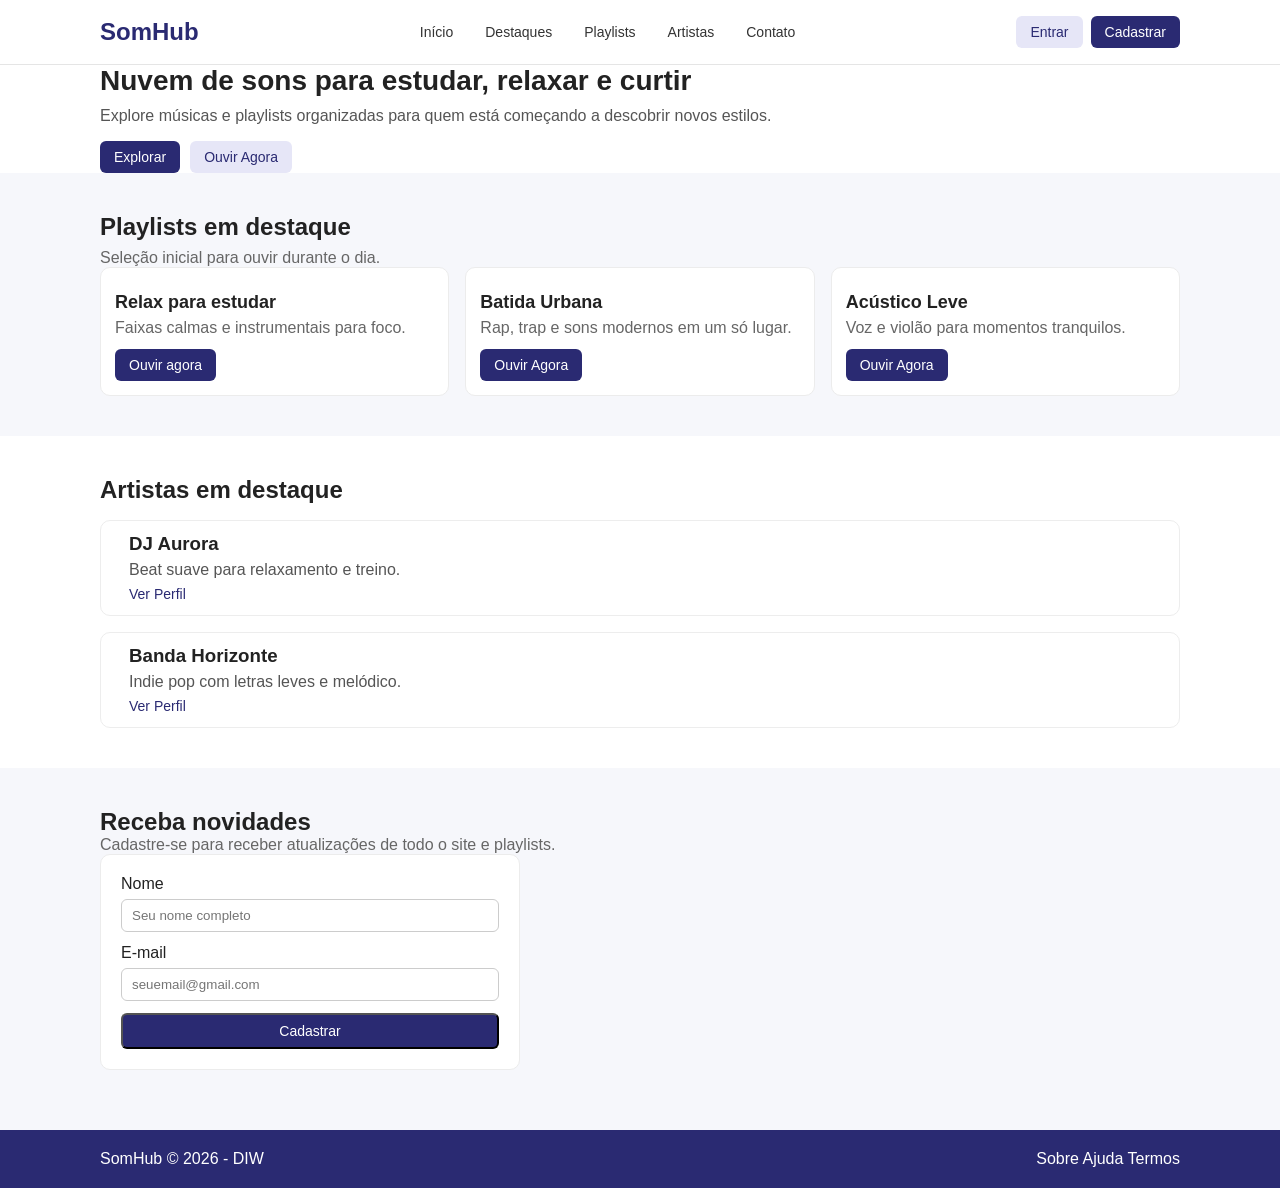
==== public/index.html @ bdf7602c "chore: adiciona estrutura inicial do projeto" ====
<!DOCTYPE html>
<html lang="en">
<head>
    <meta charset="UTF-8">
    <meta name="viewport" content="width=device-width, initial-scale=1.0">
    <title>SomHub - Página inicial</title>
    <link rel="stylesheet" href="style.css">
</head>
<body>
    <header class="cabecalho-site">
        <div class="container cabecalho-conteudo">
            <div class="logo-site">
                <h1>SomHub</h1>
            </div>
            <nav class="menu-principal">
                <ul class="menu-principal">
                    <li><a href="#">Início</a></li>
                    <li><a href="#destaques">Destaques</a></li>
                    <li><a href="#playlists">Playlists</a></li>
                    <li><a href="#artistas">Artistas</a></li>
                    <li><a href="#contato">Contato</a></li>
                </ul>
            </nav>
            <div class="acoes-topo">
                <a class="botao botao-secundario" href="#">Entrar</a>
                <a class="botao botao-primario" href="#">Cadastrar</a>
            </div>
        </div>
    </header>
    <main>
        <section class="secao-destaque" id="destaques">
            <div class="container conteudo-destaque">
                <div class="texto-destaque">
                    <h2>Nuvem de sons para estudar, relaxar e curtir</h2>
                    <p> Explore músicas e playlists organizadas para quem está
                      começando a descobrir novos estilos.</p>
                      <div class="botoes-destaque">
                        <a class="botao botao-primario" href="#">Explorar</a>
                        <a class="botao botao-secundario" href="#">Ouvir Agora</a>
                      </div>
                </div>
                <div class="imagem-destaque">
                    <img src="https://picsum.photos/id/20/420/260" alt="">
                </div>
            </div>
        </section>
         <section class="secao-cartoes" id="playlists">
            <div class="container">
                <h2>Playlists em destaque</h2>
                <p class="texto-apoio">Seleção inicial para ouvir durante o dia.</p>
                <div class="grade-cartoes">
                    <article class="cartao-musica">
                        <img src="https://picsum.photos/id/1/280/180" alt="">
                        <h3>Relax para estudar</h3>
                        <p>Faixas calmas e instrumentais para foco.</p>
                        <a class="botao botao-primario" href="#">Ouvir agora</a>
                    </article>
                    <article class="cartao-musica">
                        <img src="https://picsum.photos/id/30/280/180" alt="">
                        <h3>Batida Urbana</h3>
                        <p>Rap, trap e sons modernos em um só lugar.</p>
                        <a class="botao botao-primario" href="#">Ouvir Agora</a>
                    </article>
                    <article class="cartao-musica">
                        <img src="https://picsum.photos/id/50/280/180" alt="">
                        <h3>Acústico Leve</h3>
                        <p>Voz e violão para momentos tranquilos.</p>
                        <a class="botao botao-primario" href="#">Ouvir Agora</a>
                    </article>
                </div>
            </div>
         </section>   
         <section class="secao-artigos" id="artistas">
            <div class="container">
                <h2>Artistas em destaque</h2>
                <div class="lista-artigos">
                    <article class="artigo">
                        <div class="artigo-imagem">
                            <img src="https://picsum.photos/id/64/240/160" alt="">
                        </div>
                        <div class="artigo-conteudo">
                            <h3>DJ Aurora</h3>
                            <p>Beat suave para relaxamento e treino.</p>
                            <a class="link-simples" href="#"> Ver Perfil </a>
                        </div>
                    </article>
                    <article class="artigo">
                        <div class="artigo-imagem">
                            <img src="https://picsum.photos/id/76/240/160" alt="">
                        </div>
                        <div class="artigo-conteudo">
                            <h3>Banda Horizonte</h3>
                            <p>Indie pop com letras leves e melódico.</p>
                            <a class="link-simples" href="#">Ver Perfil</a>
                        </div>
                    </article>
                </div>
            </div>
         </section>
         <section class="secao-formulario" id="contato">
            <div class="container">
                <h2>Receba novidades</h2>
                <p class="texto-apoio">Cadastre-se para receber atualizações
                    de todo o site e playlists.
                </p>
                <form class="formulario-novidades" action="#" method="post">
                    <div class="campo-formulario">
                        <label for="nome">Nome</label>
                        <input type="text" id="nome" name="nome" placeholder="Seu nome completo">
                    </div>

                    <div class="campo-formulario">
                        <label for="email">E-mail</label>
                        <input type="email" id="email" name="email" placeholder="seuemail@gmail.com">
                    </div>
                    <button class="botao botao-primario" type="submit">Cadastrar</button>
                </form>
            </div>
         </section>
    </main>
    <footer class="rodape-site">
        <div class="container rodape-conteudo">
            <p>SomHub © 2026 - DIW</p>
            <div class="link-rodape">
                <a href="#">Sobre</a>
                <a href="#">Ajuda</a>
                <a href="#">Termos</a>
            </div>
        </div>
    </footer>
</body>
</html>
---- public/style.css ----
*{
    margin: 0;
    padding: 0;
    box-sizing: border-box;
}

body {
    font-family: Arial, Helvetica, sans-serif;
    color: #222;
    background-color: #f6f7fb;
}

a {
    text-decoration: none;
    color: inherit;
}

.cabecalho-site {
    background-color: #ffffff;
    border-bottom: 1px solid #e5e5e5;
    position: sticky;
    top: 0;
    z-index: 10;
}

.cabecalho-conteudo {
    display: flex;
    align-items: center;
    justify-content: space-between;
    gap: 16px;
    padding: 16px 0;
}

.container {
    width: 90%;
    max-width: 1080px;
    margin: 0 auto;
}

.menu-principal ul {
    list-style: none;
    display: flex;
    gap: 12px;
}

.menu-principal ul li a {
    padding: 6px 10px;
    border-radius: 6px;
    font-size: 14px;
    color: #333;
}

.menu-principal ul li a:hover {
    background-color: #eef0ff;
}

.acoes-topo{
    display: flex;
    gap: 8px;
}

.botao {
    display: inline-block;
    padding: 8px 14px;
    border-radius: 6px;
    font-size: 14px;
    text-align: center;
}

.botao-primario{
    background-color: #2a2a72;
    color: #fff;

}

.botao-secundario{
    background-color: #e6e6f7;
    color: #2a2a72;
}

.logo-site h1{
    font-size: 24px;
    color: #2a2a72;
}

.logo-site p{
    font-size: 14px;
    color: #666;
}

img {
    max-width: 100%;
    display: block;
}

.secao-destaque {
    background-color: #ffffff;
}

.conteudo-destaque {
    display: flex;
    align-items: center;
    justify-content: space-between;
    gap: 24px;
}

.texto-destaque h2 {
    font-size: 28px;
    margin-bottom: 10px;
}

.texto-destaque p {
    margin-bottom: 16px;
    color: #555;
}

.botoes-destaque {
    display: flex;
    gap: 10px;
}

.imagem-destaque img {
    border-radius: 10px;
}

.secao-cartoes{
    padding: 40px 0;
}

.secao-cartoes h2 {
    margin-bottom: 8px;
}

.texto-apoio {
    margin-bottom: 20p;
    color: #666;
}

.grade-cartoes{
    display: grid;
    grid-template-columns: repeat(auto-fit, minmax(220px, 1fr));
    gap: 16px;
}

.secao-cartoes .cartao-musica {
    background-color: #ffffff;
    padding: 14px;
    border-radius: 10px;
    border: 1px solid #ececec;
}

.secao-cartoes .cartao-musica h3{
    margin: 10px 0 6px;
    font-size: 18px;
}

.secao-cartoes .cartao-musica p{
    color: #666;
    margin-bottom: 12px;

}

.secao-artigos {
    background-color: #ffffff;
    padding: 40px 0;
}

.lista-artigos{
    display: grid;
    gap: 16px;
    margin-top: 16px;
}

.artigo {
    display: flex;
    gap: 16px;
    align-items: center;
    border: 1px solid #ededed;
    padding: 12px;
    border-radius: 10px ;
}

.artigo-imagem img{
    border-radius: 8px ;
}

.artigo-conteudo h3{
    margin-bottom: 6px ;
}

.artigo-conteudo p {
    margin-bottom: 6px;
    color: #555;
}

.artigo-conteudo .link-simples {
    color: #2a2a72;
    font-size: 14px;
}

.secao-formulario {
    padding: 40px 0;
}

.formulario-novidades {
    background-color: #ffffff;
    padding: 20px;
    border-radius: 10px;
    border: 1px solid #ececec;
    display: grid;
    gap: 12px;
    max-width: 420px;
}

.formulario-novidades .campo-formulario {
    display: flex;
    flex-direction: column;
    gap: 6px;
}

.formulario-novidades input{
    padding: 8px 10px;
    border: 1px solid #ccc;
    border-radius: 6px;
}

.rodape-site {
    background-color: #2a2a72;
    color: #ffffff;
    padding: 20px 0;
    margin-top: 20px;
}

.rodape-conteudo {
    display: flex;
    justify-content: space-between;
    align-items: center;
    gap: 12px;
}

.rodape-site .links-rodape a {
    margin-right: 10px;
    color: #ffffff;
    font-size: 14px;
}


@media (max-width: 820px) {
    .cabecalho-conteudo,
    .conteudo-destaque,
    .rodape-conteudo {
        flex-direction: column;
        align-items: flex-start;
    }

    .menu-principal ul {
        flex-wrap: wrap;
    }

    .artigo {
        flex-direction: column;
        align-items: flex-start;
    }
}
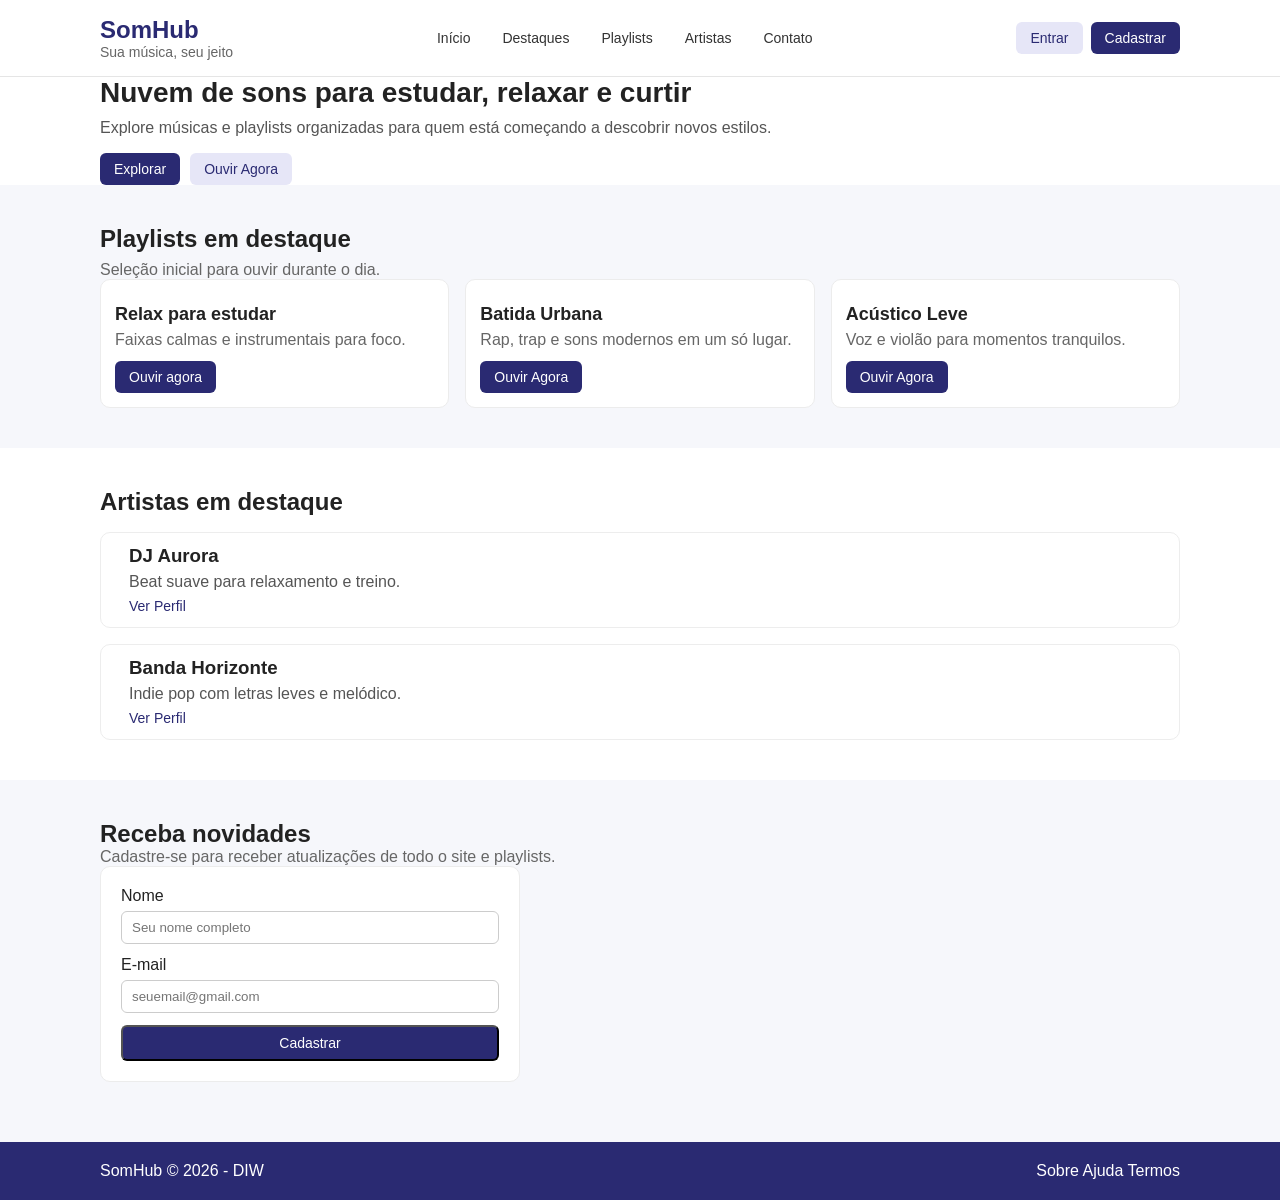
==== commit fa50df26: "feat: adiciona cabeçalho e navegação" ====
--- a/public/index.html
+++ b/public/index.html
@@ -1,5 +1,5 @@
 <!DOCTYPE html>
-<html lang="en">
+<html lang="pt-br">
 <head>
     <meta charset="UTF-8">
     <meta name="viewport" content="width=device-width, initial-scale=1.0">
@@ -11,10 +11,11 @@
         <div class="container cabecalho-conteudo">
             <div class="logo-site">
                 <h1>SomHub</h1>
+                <p>Sua música, seu jeito</p>
             </div>
             <nav class="menu-principal">
-                <ul class="menu-principal">
-                    <li><a href="#">Início</a></li>
+                <ul>
+                    <li><a href="index.html">Início</a></li>
                     <li><a href="#destaques">Destaques</a></li>
                     <li><a href="#playlists">Playlists</a></li>
                     <li><a href="#artistas">Artistas</a></li>
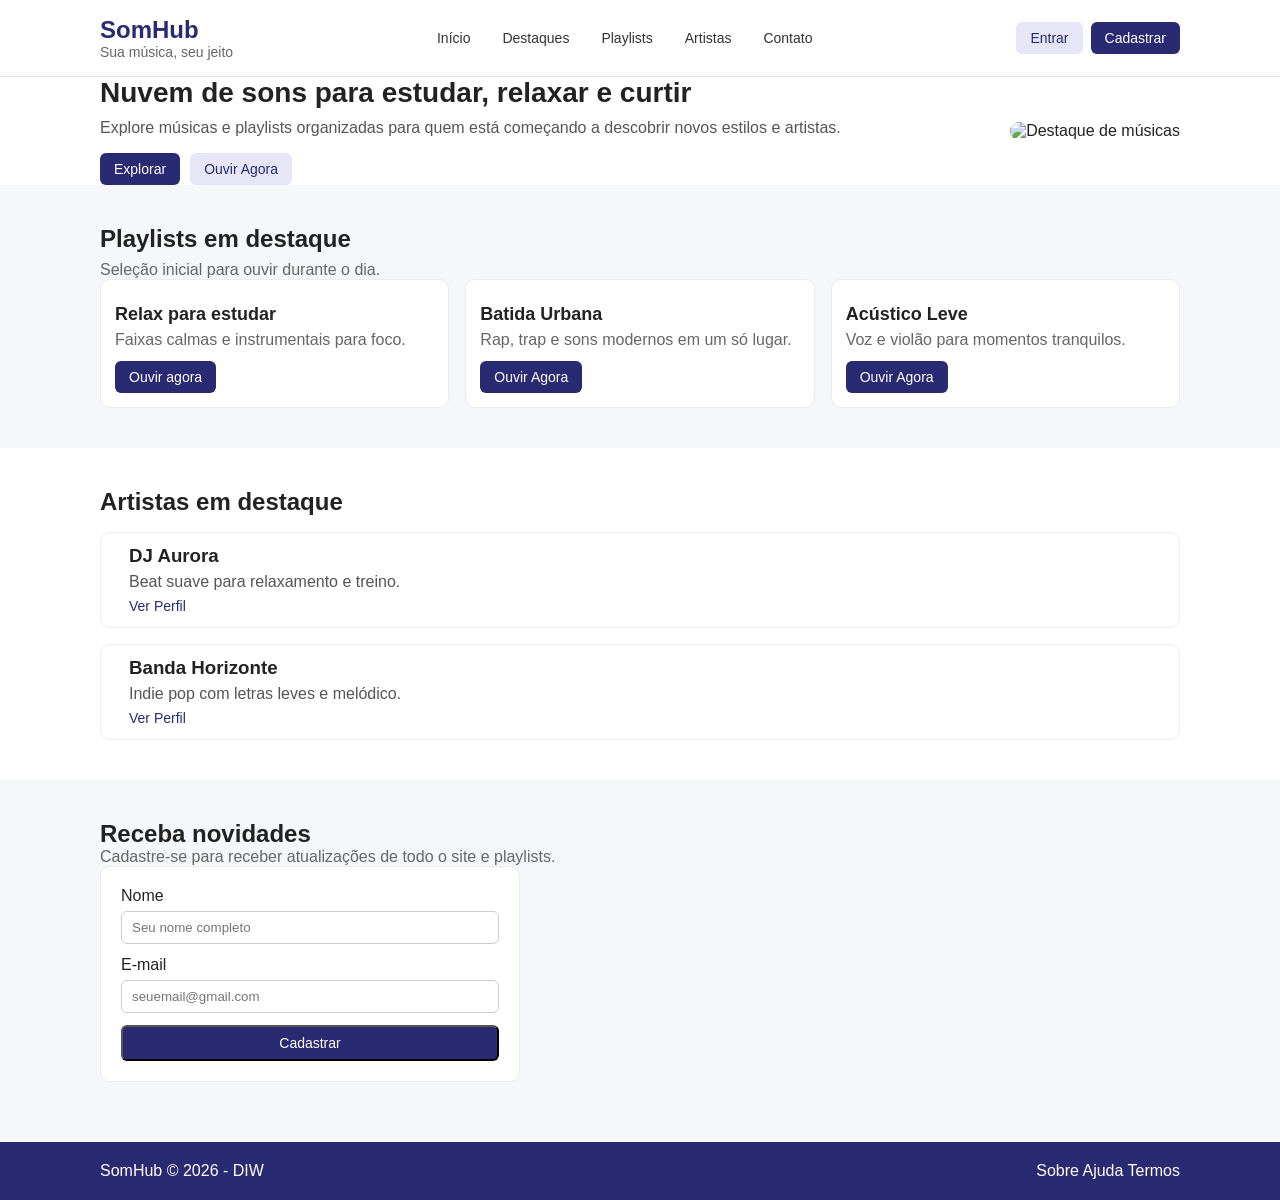
==== commit 00428106: "feat: adiciona seção principal de destaque" ====
--- a/public/index.html
+++ b/public/index.html
@@ -33,15 +33,15 @@
             <div class="container conteudo-destaque">
                 <div class="texto-destaque">
                     <h2>Nuvem de sons para estudar, relaxar e curtir</h2>
-                    <p> Explore músicas e playlists organizadas para quem está
-                      começando a descobrir novos estilos.</p>
-                      <div class="botoes-destaque">
+                    <p>Explore músicas e playlists organizadas para quem está
+                       começando a descobrir novos estilos e artistas.</p>
+                    <div class="botoes-destaque">
                         <a class="botao botao-primario" href="#">Explorar</a>
                         <a class="botao botao-secundario" href="#">Ouvir Agora</a>
-                      </div>
+                    </div>
                 </div>
                 <div class="imagem-destaque">
-                    <img src="https://picsum.photos/id/20/420/260" alt="">
+                    <img src="https://picsum.photos/id/20/420/260" alt="Destaque de músicas">
                 </div>
             </div>
         </section>
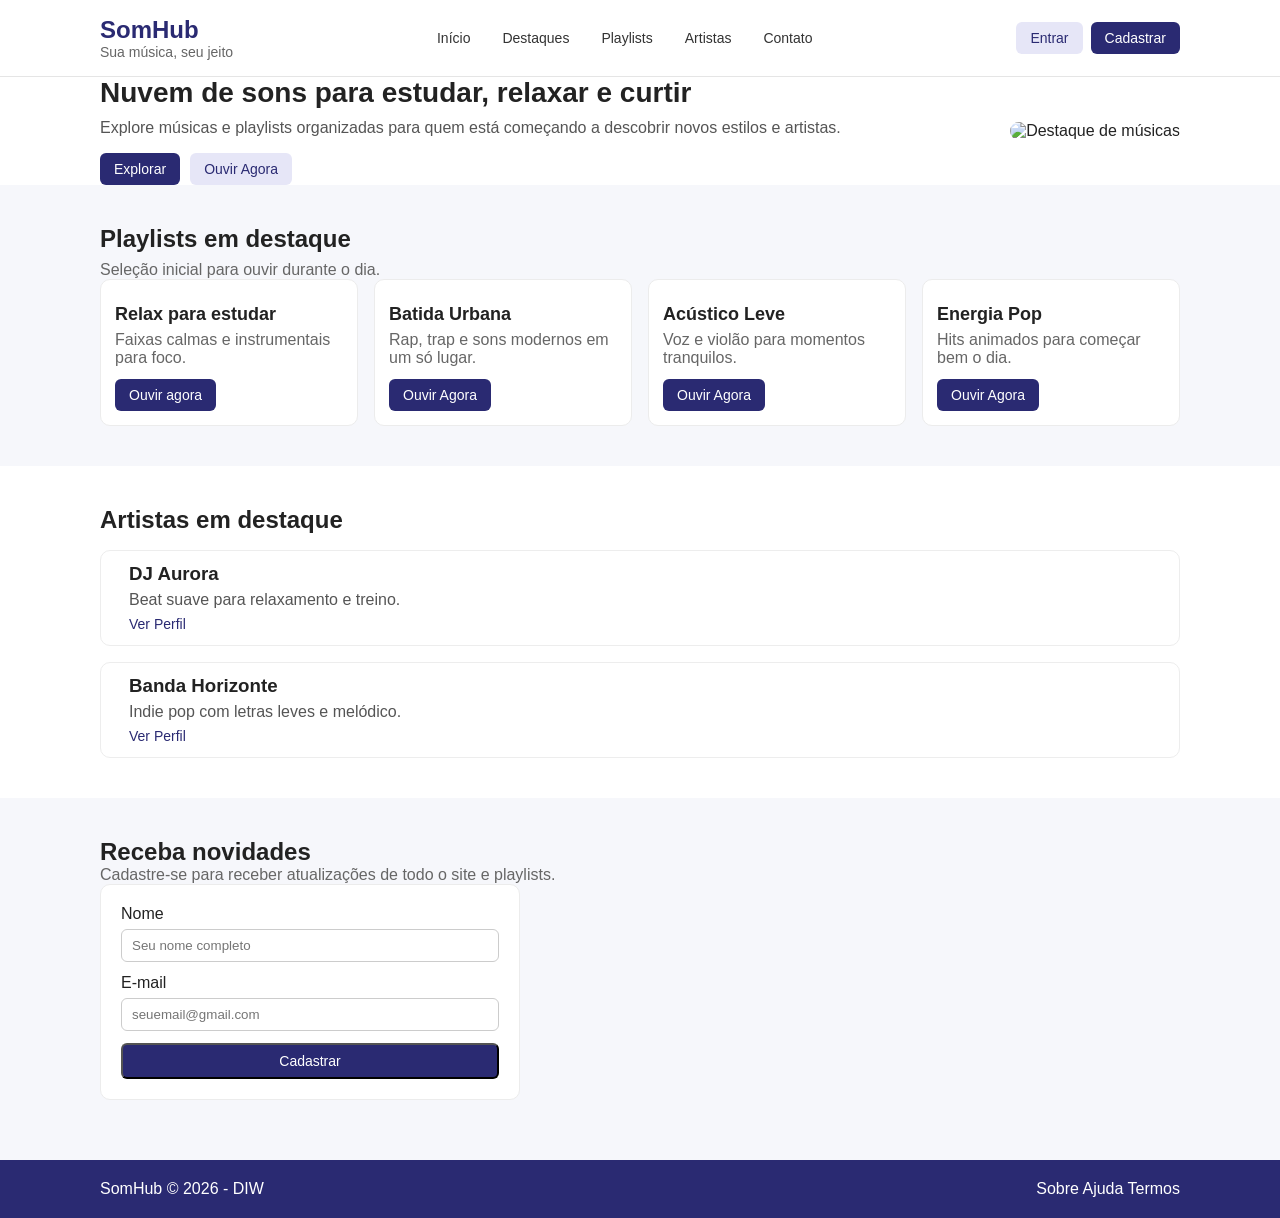
==== commit 7d284cea: "feat: adiciona seção de cards de playlists" ====
--- a/public/index.html
+++ b/public/index.html
@@ -68,6 +68,12 @@
                         <p>Voz e violão para momentos tranquilos.</p>
                         <a class="botao botao-primario" href="#">Ouvir Agora</a>
                     </article>
+                    <article class="cartao-musica">
+                        <img src="https://picsum.photos/id/91/280/180" alt="">
+                        <h3>Energia Pop</h3>
+                        <p>Hits animados para começar bem o dia.</p>
+                        <a class="botao botao-primario" href="#">Ouvir Agora</a>
+                    </article>
                 </div>
             </div>
          </section>   
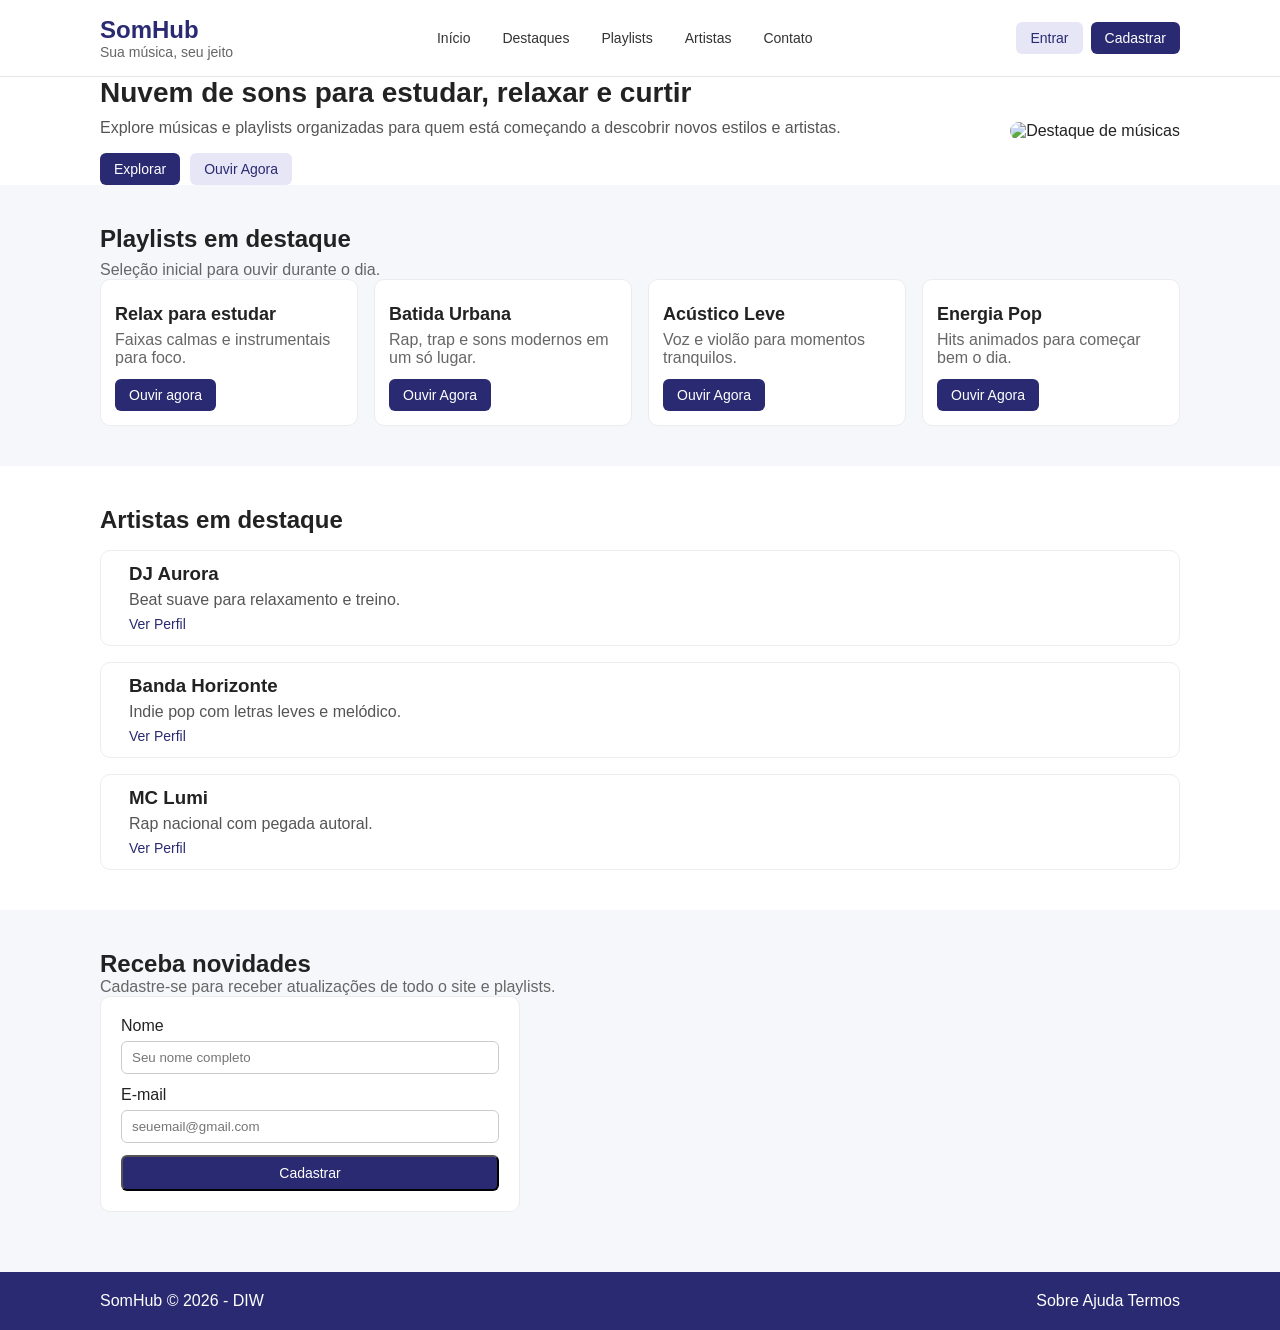
==== commit 927bea02: "feat: adiciona seção de artigos" ====
--- a/public/index.html
+++ b/public/index.html
@@ -101,6 +101,16 @@
                             <a class="link-simples" href="#">Ver Perfil</a>
                         </div>
                     </article>
+                    <article class="artigo">
+                        <div class="artigo-imagem">
+                            <img src="https://picsum.photos/id/96/240/160" alt="">
+                        </div>
+                        <div class="artigo-conteudo">
+                            <h3>MC Lumi</h3>
+                            <p>Rap nacional com pegada autoral.</p>
+                            <a class="link-simples" href="#">Ver Perfil</a>
+                        </div>
+                    </article>
                 </div>
             </div>
          </section>
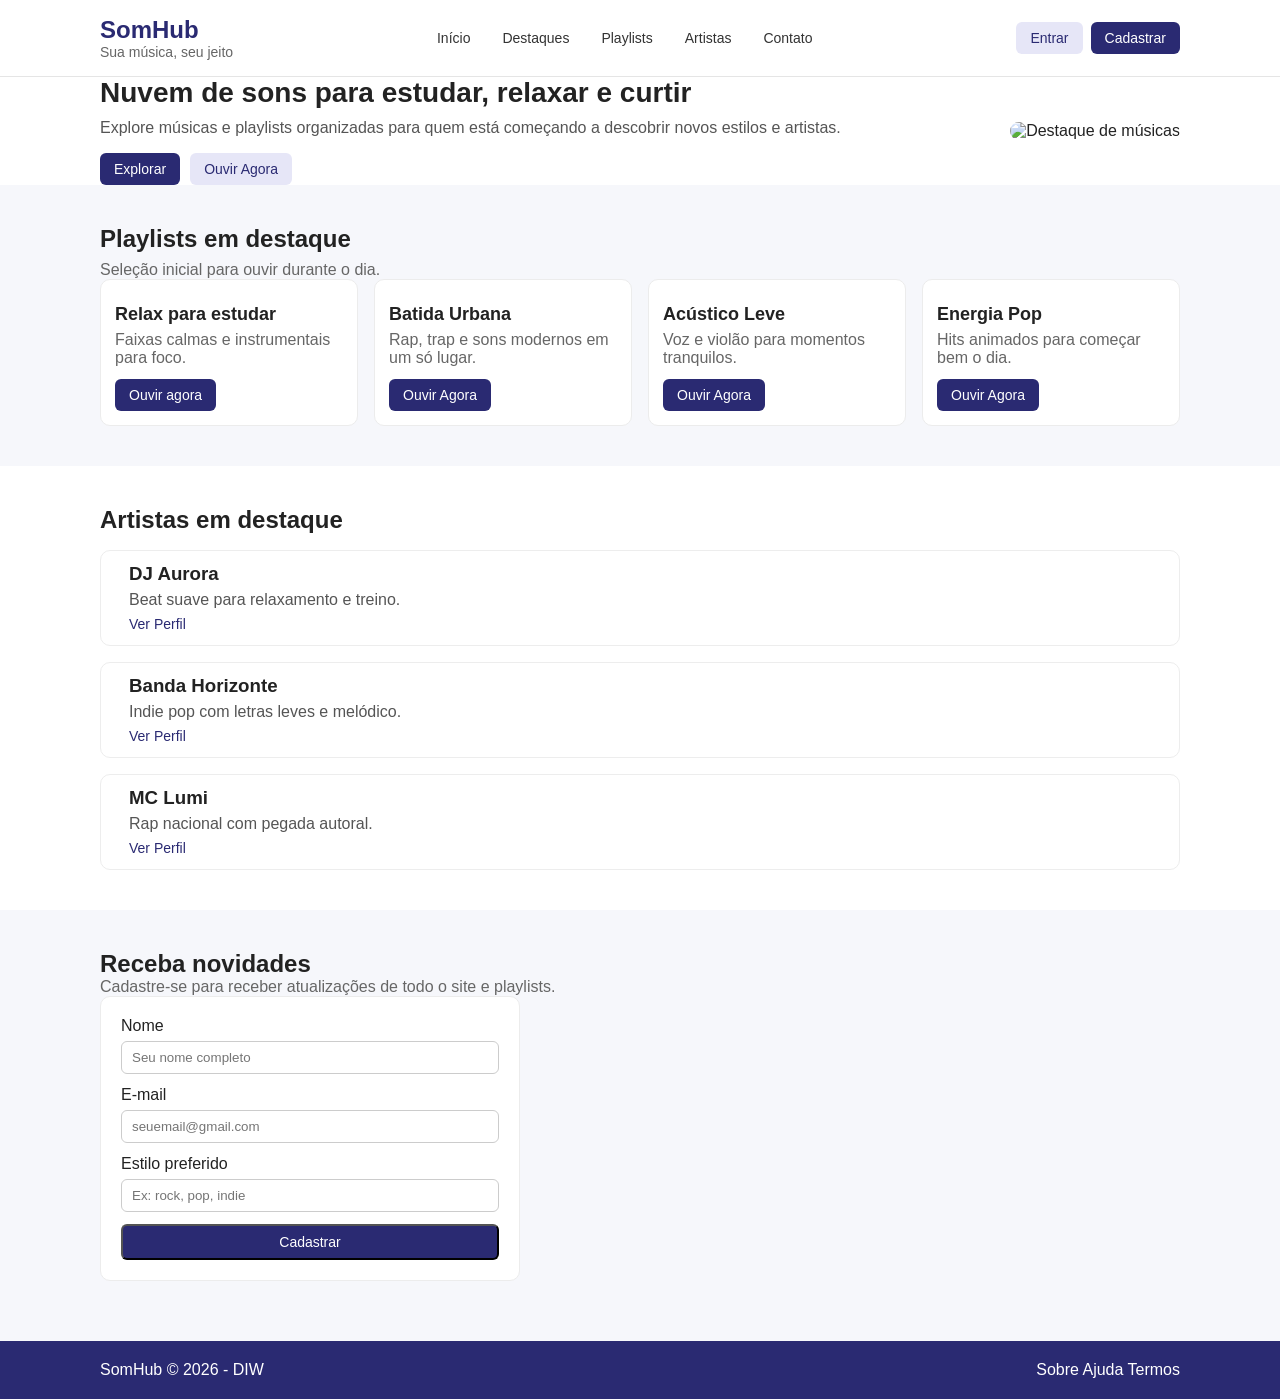
==== commit 0163eb4a: "feat: adiciona formulário na página" ====
--- a/public/index.html
+++ b/public/index.html
@@ -130,6 +130,10 @@
                         <label for="email">E-mail</label>
                         <input type="email" id="email" name="email" placeholder="seuemail@gmail.com">
                     </div>
+                    <div class="campo-formulario">
+                        <label for="estilo">Estilo preferido</label>
+                        <input type="text" id="estilo" name="estilo" placeholder="Ex: rock, pop, indie">
+                    </div>
                     <button class="botao botao-primario" type="submit">Cadastrar</button>
                 </form>
             </div>
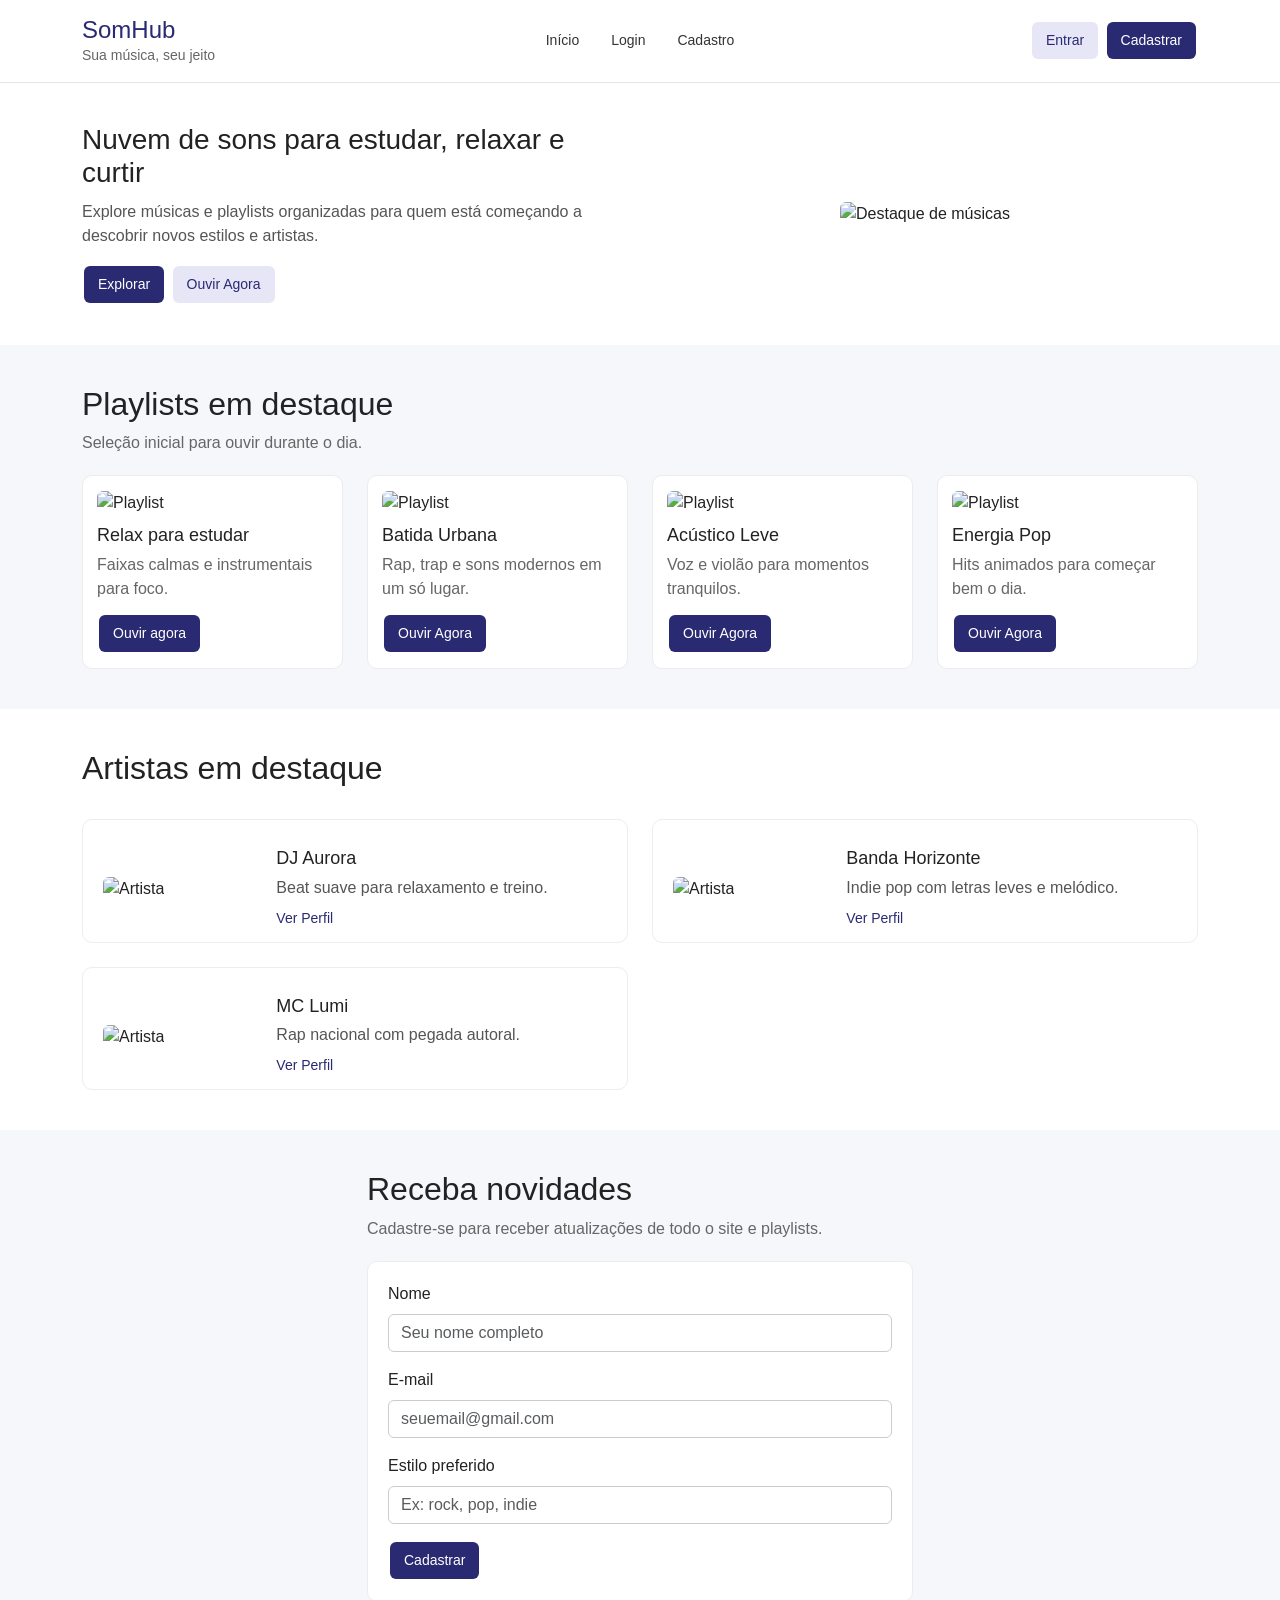
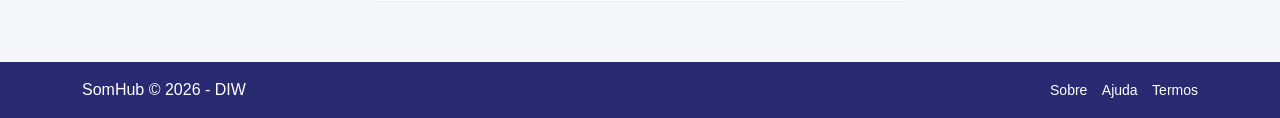
==== commit 7d075cca: "refactor: substitui layout por Bootstrap" ====
--- a/public/index.html
+++ b/public/index.html
@@ -4,148 +4,177 @@
     <meta charset="UTF-8">
     <meta name="viewport" content="width=device-width, initial-scale=1.0">
     <title>SomHub - Página inicial</title>
+    <link href="https://cdn.jsdelivr.net/npm/bootstrap@5.3.3/dist/css/bootstrap.min.css" rel="stylesheet">
     <link rel="stylesheet" href="style.css">
 </head>
 <body>
     <header class="cabecalho-site">
-        <div class="container cabecalho-conteudo">
-            <div class="logo-site">
-                <h1>SomHub</h1>
-                <p>Sua música, seu jeito</p>
-            </div>
-            <nav class="menu-principal">
-                <ul>
-                    <li><a href="index.html">Início</a></li>
-                    <li><a href="#destaques">Destaques</a></li>
-                    <li><a href="#playlists">Playlists</a></li>
-                    <li><a href="#artistas">Artistas</a></li>
-                    <li><a href="#contato">Contato</a></li>
-                </ul>
-            </nav>
-            <div class="acoes-topo">
-                <a class="botao botao-secundario" href="#">Entrar</a>
-                <a class="botao botao-primario" href="#">Cadastrar</a>
+        <div class="container">
+            <div class="row align-items-center py-3">
+                <div class="col-12 col-md-3 text-center text-md-start logo-site">
+                    <h1>SomHub</h1>
+                    <p>Sua música, seu jeito</p>
+                </div>
+                <nav class="col-12 col-md-6 menu-principal">
+                    <ul class="nav justify-content-center">
+                        <li class="nav-item"><a class="nav-link" href="index.html">Início</a></li>
+                        <li class="nav-item"><a class="nav-link" href="login.html">Login</a></li>
+                        <li class="nav-item"><a class="nav-link" href="cadastro.html">Cadastro</a></li>
+                    </ul>
+                </nav>
+                <div class="col-12 col-md-3 text-center text-md-end">
+                    <a class="botao botao-secundario" href="login.html">Entrar</a>
+                    <a class="botao botao-primario" href="cadastro.html">Cadastrar</a>
+                </div>
             </div>
         </div>
     </header>
+
     <main>
         <section class="secao-destaque" id="destaques">
-            <div class="container conteudo-destaque">
-                <div class="texto-destaque">
-                    <h2>Nuvem de sons para estudar, relaxar e curtir</h2>
-                    <p>Explore músicas e playlists organizadas para quem está
-                       começando a descobrir novos estilos e artistas.</p>
-                    <div class="botoes-destaque">
-                        <a class="botao botao-primario" href="#">Explorar</a>
-                        <a class="botao botao-secundario" href="#">Ouvir Agora</a>
+            <div class="container">
+                <div class="row align-items-center g-4">
+                    <div class="col-12 col-md-6">
+                        <h2>Nuvem de sons para estudar, relaxar e curtir</h2>
+                        <p>Explore músicas e playlists organizadas para quem está
+                           começando a descobrir novos estilos e artistas.</p>
+                        <div>
+                            <a class="botao botao-primario" href="#">Explorar</a>
+                            <a class="botao botao-secundario" href="#">Ouvir Agora</a>
+                        </div>
                     </div>
-                </div>
-                <div class="imagem-destaque">
-                    <img src="https://picsum.photos/id/20/420/260" alt="Destaque de músicas">
+                    <div class="col-12 col-md-6 text-center">
+                        <img src="https://picsum.photos/id/20/420/260" alt="Destaque de músicas" class="img-fluid rounded">
+                    </div>
                 </div>
             </div>
         </section>
-         <section class="secao-cartoes" id="playlists">
+
+        <section class="secao-cartoes" id="playlists">
             <div class="container">
                 <h2>Playlists em destaque</h2>
                 <p class="texto-apoio">Seleção inicial para ouvir durante o dia.</p>
-                <div class="grade-cartoes">
-                    <article class="cartao-musica">
-                        <img src="https://picsum.photos/id/1/280/180" alt="">
-                        <h3>Relax para estudar</h3>
-                        <p>Faixas calmas e instrumentais para foco.</p>
-                        <a class="botao botao-primario" href="#">Ouvir agora</a>
-                    </article>
-                    <article class="cartao-musica">
-                        <img src="https://picsum.photos/id/30/280/180" alt="">
-                        <h3>Batida Urbana</h3>
-                        <p>Rap, trap e sons modernos em um só lugar.</p>
-                        <a class="botao botao-primario" href="#">Ouvir Agora</a>
-                    </article>
-                    <article class="cartao-musica">
-                        <img src="https://picsum.photos/id/50/280/180" alt="">
-                        <h3>Acústico Leve</h3>
-                        <p>Voz e violão para momentos tranquilos.</p>
-                        <a class="botao botao-primario" href="#">Ouvir Agora</a>
-                    </article>
-                    <article class="cartao-musica">
-                        <img src="https://picsum.photos/id/91/280/180" alt="">
-                        <h3>Energia Pop</h3>
-                        <p>Hits animados para começar bem o dia.</p>
-                        <a class="botao botao-primario" href="#">Ouvir Agora</a>
-                    </article>
-                </div>
-            </div>
-         </section>   
-         <section class="secao-artigos" id="artistas">
-            <div class="container">
-                <h2>Artistas em destaque</h2>
-                <div class="lista-artigos">
-                    <article class="artigo">
-                        <div class="artigo-imagem">
-                            <img src="https://picsum.photos/id/64/240/160" alt="">
-                        </div>
-                        <div class="artigo-conteudo">
-                            <h3>DJ Aurora</h3>
-                            <p>Beat suave para relaxamento e treino.</p>
-                            <a class="link-simples" href="#"> Ver Perfil </a>
+                <div class="row g-4">
+                    <article class="col-12 col-sm-6 col-lg-3">
+                        <div class="cartao-musica">
+                            <img src="https://picsum.photos/id/1/280/180" alt="Playlist" class="img-fluid rounded">
+                            <h3>Relax para estudar</h3>
+                            <p>Faixas calmas e instrumentais para foco.</p>
+                            <a class="botao botao-primario" href="#">Ouvir agora</a>
                         </div>
                     </article>
-                    <article class="artigo">
-                        <div class="artigo-imagem">
-                            <img src="https://picsum.photos/id/76/240/160" alt="">
-                        </div>
-                        <div class="artigo-conteudo">
-                            <h3>Banda Horizonte</h3>
-                            <p>Indie pop com letras leves e melódico.</p>
-                            <a class="link-simples" href="#">Ver Perfil</a>
+                    <article class="col-12 col-sm-6 col-lg-3">
+                        <div class="cartao-musica">
+                            <img src="https://picsum.photos/id/30/280/180" alt="Playlist" class="img-fluid rounded">
+                            <h3>Batida Urbana</h3>
+                            <p>Rap, trap e sons modernos em um só lugar.</p>
+                            <a class="botao botao-primario" href="#">Ouvir Agora</a>
                         </div>
                     </article>
-                    <article class="artigo">
-                        <div class="artigo-imagem">
-                            <img src="https://picsum.photos/id/96/240/160" alt="">
+                    <article class="col-12 col-sm-6 col-lg-3">
+                        <div class="cartao-musica">
+                            <img src="https://picsum.photos/id/50/280/180" alt="Playlist" class="img-fluid rounded">
+                            <h3>Acústico Leve</h3>
+                            <p>Voz e violão para momentos tranquilos.</p>
+                            <a class="botao botao-primario" href="#">Ouvir Agora</a>
                         </div>
-                        <div class="artigo-conteudo">
-                            <h3>MC Lumi</h3>
-                            <p>Rap nacional com pegada autoral.</p>
-                            <a class="link-simples" href="#">Ver Perfil</a>
+                    </article>
+                    <article class="col-12 col-sm-6 col-lg-3">
+                        <div class="cartao-musica">
+                            <img src="https://picsum.photos/id/91/280/180" alt="Playlist" class="img-fluid rounded">
+                            <h3>Energia Pop</h3>
+                            <p>Hits animados para começar bem o dia.</p>
+                            <a class="botao botao-primario" href="#">Ouvir Agora</a>
                         </div>
                     </article>
                 </div>
             </div>
-         </section>
-         <section class="secao-formulario" id="contato">
+        </section>
+
+        <section class="secao-artigos" id="artistas">
             <div class="container">
-                <h2>Receba novidades</h2>
-                <p class="texto-apoio">Cadastre-se para receber atualizações
-                    de todo o site e playlists.
-                </p>
-                <form class="formulario-novidades" action="#" method="post">
-                    <div class="campo-formulario">
-                        <label for="nome">Nome</label>
-                        <input type="text" id="nome" name="nome" placeholder="Seu nome completo">
+                <h2>Artistas em destaque</h2>
+                <div class="row g-4 mt-2">
+                    <article class="col-12 col-md-6">
+                        <div class="artigo row align-items-center g-3">
+                            <div class="col-4">
+                                <img src="https://picsum.photos/id/64/240/160" alt="Artista" class="img-fluid rounded">
+                            </div>
+                            <div class="col-8">
+                                <h3>DJ Aurora</h3>
+                                <p>Beat suave para relaxamento e treino.</p>
+                                <a class="link-simples" href="#">Ver Perfil</a>
+                            </div>
+                        </div>
+                    </article>
+                    <article class="col-12 col-md-6">
+                        <div class="artigo row align-items-center g-3">
+                            <div class="col-4">
+                                <img src="https://picsum.photos/id/76/240/160" alt="Artista" class="img-fluid rounded">
+                            </div>
+                            <div class="col-8">
+                                <h3>Banda Horizonte</h3>
+                                <p>Indie pop com letras leves e melódico.</p>
+                                <a class="link-simples" href="#">Ver Perfil</a>
+                            </div>
+                        </div>
+                    </article>
+                    <article class="col-12 col-md-6">
+                        <div class="artigo row align-items-center g-3">
+                            <div class="col-4">
+                                <img src="https://picsum.photos/id/96/240/160" alt="Artista" class="img-fluid rounded">
+                            </div>
+                            <div class="col-8">
+                                <h3>MC Lumi</h3>
+                                <p>Rap nacional com pegada autoral.</p>
+                                <a class="link-simples" href="#">Ver Perfil</a>
+                            </div>
+                        </div>
+                    </article>
+                </div>
+            </div>
+        </section>
+
+        <section class="secao-formulario" id="contato">
+            <div class="container">
+                <div class="row justify-content-center">
+                    <div class="col-12 col-md-8 col-lg-6">
+                        <h2>Receba novidades</h2>
+                        <p class="texto-apoio">Cadastre-se para receber atualizações
+                            de todo o site e playlists.
+                        </p>
+                        <form class="formulario-novidades" action="#" method="post">
+                            <div class="mb-3">
+                                <label for="nome" class="form-label">Nome</label>
+                                <input type="text" class="form-control" id="nome" name="nome" placeholder="Seu nome completo">
+                            </div>
+                            <div class="mb-3">
+                                <label for="email" class="form-label">E-mail</label>
+                                <input type="email" class="form-control" id="email" name="email" placeholder="seuemail@gmail.com">
+                            </div>
+                            <div class="mb-3">
+                                <label for="estilo" class="form-label">Estilo preferido</label>
+                                <input type="text" class="form-control" id="estilo" name="estilo" placeholder="Ex: rock, pop, indie">
+                            </div>
+                            <button class="botao botao-primario" type="submit">Cadastrar</button>
+                        </form>
                     </div>
+                </div>
+            </div>
+        </section>
+    </main>
 
-                    <div class="campo-formulario">
-                        <label for="email">E-mail</label>
-                        <input type="email" id="email" name="email" placeholder="seuemail@gmail.com">
-                    </div>
-                    <div class="campo-formulario">
-                        <label for="estilo">Estilo preferido</label>
-                        <input type="text" id="estilo" name="estilo" placeholder="Ex: rock, pop, indie">
-                    </div>
-                    <button class="botao botao-primario" type="submit">Cadastrar</button>
-                </form>
-            </div>
-         </section>
-    </main>
     <footer class="rodape-site">
-        <div class="container rodape-conteudo">
-            <p>SomHub © 2026 - DIW</p>
-            <div class="link-rodape">
-                <a href="#">Sobre</a>
-                <a href="#">Ajuda</a>
-                <a href="#">Termos</a>
+        <div class="container">
+            <div class="row align-items-center py-3">
+                <div class="col-12 col-md-6 text-center text-md-start">
+                    <p class="mb-0">SomHub © 2026 - DIW</p>
+                </div>
+                <div class="col-12 col-md-6 text-center text-md-end link-rodape">
+                    <a href="#">Sobre</a>
+                    <a href="#">Ajuda</a>
+                    <a href="#">Termos</a>
+                </div>
             </div>
         </div>
     </footer>
--- a/public/style.css
+++ b/public/style.css
@@ -1,9 +1,3 @@
-*{
-    margin: 0;
-    padding: 0;
-    box-sizing: border-box;
-}
-
 body {
     font-family: Arial, Helvetica, sans-serif;
     color: #222;
@@ -18,45 +12,29 @@
 .cabecalho-site {
     background-color: #ffffff;
     border-bottom: 1px solid #e5e5e5;
-    position: sticky;
-    top: 0;
-    z-index: 10;
 }
 
-.cabecalho-conteudo {
-    display: flex;
-    align-items: center;
-    justify-content: space-between;
-    gap: 16px;
-    padding: 16px 0;
+.logo-site h1 {
+    font-size: 24px;
+    color: #2a2a72;
+    margin: 0;
 }
 
-.container {
-    width: 90%;
-    max-width: 1080px;
-    margin: 0 auto;
+.logo-site p {
+    font-size: 14px;
+    color: #666;
+    margin: 0;
 }
 
-.menu-principal ul {
-    list-style: none;
-    display: flex;
-    gap: 12px;
+.menu-principal .nav-link {
+    color: #333;
+    font-size: 14px;
+    border-radius: 6px;
 }
 
-.menu-principal ul li a {
-    padding: 6px 10px;
-    border-radius: 6px;
-    font-size: 14px;
-    color: #333;
-}
-
-.menu-principal ul li a:hover {
+.menu-principal .nav-link:hover {
     background-color: #eef0ff;
-}
-
-.acoes-topo{
-    display: flex;
-    gap: 8px;
+    color: #2a2a72;
 }
 
 .botao {
@@ -64,100 +42,60 @@
     padding: 8px 14px;
     border-radius: 6px;
     font-size: 14px;
-    text-align: center;
+    border: none;
+    margin: 2px;
 }
 
-.botao-primario{
+.botao-primario {
     background-color: #2a2a72;
-    color: #fff;
-
+    color: #ffffff;
 }
 
-.botao-secundario{
+.botao-secundario {
     background-color: #e6e6f7;
     color: #2a2a72;
 }
 
-.logo-site h1{
-    font-size: 24px;
-    color: #2a2a72;
+.secao-destaque {
+    background-color: #ffffff;
+    padding: 40px 0;
 }
 
-.logo-site p{
-    font-size: 14px;
-    color: #666;
-}
-
-img {
-    max-width: 100%;
-    display: block;
-}
-
-.secao-destaque {
-    background-color: #ffffff;
-}
-
-.conteudo-destaque {
-    display: flex;
-    align-items: center;
-    justify-content: space-between;
-    gap: 24px;
-}
-
-.texto-destaque h2 {
+.secao-destaque h2 {
     font-size: 28px;
     margin-bottom: 10px;
 }
 
-.texto-destaque p {
+.secao-destaque p {
     margin-bottom: 16px;
     color: #555;
 }
 
-.botoes-destaque {
-    display: flex;
-    gap: 10px;
-}
-
-.imagem-destaque img {
-    border-radius: 10px;
-}
-
-.secao-cartoes{
+.secao-cartoes {
     padding: 40px 0;
 }
 
-.secao-cartoes h2 {
-    margin-bottom: 8px;
-}
-
 .texto-apoio {
-    margin-bottom: 20p;
+    margin-bottom: 20px;
     color: #666;
 }
 
-.grade-cartoes{
-    display: grid;
-    grid-template-columns: repeat(auto-fit, minmax(220px, 1fr));
-    gap: 16px;
-}
-
-.secao-cartoes .cartao-musica {
+.cartao-musica {
     background-color: #ffffff;
     padding: 14px;
     border-radius: 10px;
     border: 1px solid #ececec;
+    height: 100%;
 }
 
-.secao-cartoes .cartao-musica h3{
+.cartao-musica h3 {
     margin: 10px 0 6px;
     font-size: 18px;
 }
 
-.secao-cartoes .cartao-musica p{
+.cartao-musica p {
     color: #666;
     margin-bottom: 12px;
-
 }
 
 .secao-artigos {
@@ -165,35 +103,24 @@
     padding: 40px 0;
 }
 
-.lista-artigos{
-    display: grid;
-    gap: 16px;
-    margin-top: 16px;
+.artigo {
+    border: 1px solid #ededed;
+    padding: 12px;
+    border-radius: 10px;
+    margin: 0;
 }
 
-.artigo {
-    display: flex;
-    gap: 16px;
-    align-items: center;
-    border: 1px solid #ededed;
-    padding: 12px;
-    border-radius: 10px ;
+.artigo h3 {
+    margin-bottom: 6px;
+    font-size: 18px;
 }
 
-.artigo-imagem img{
-    border-radius: 8px ;
-}
-
-.artigo-conteudo h3{
-    margin-bottom: 6px ;
-}
-
-.artigo-conteudo p {
+.artigo p {
     margin-bottom: 6px;
     color: #555;
 }
 
-.artigo-conteudo .link-simples {
+.link-simples {
     color: #2a2a72;
     font-size: 14px;
 }
@@ -207,19 +134,9 @@
     padding: 20px;
     border-radius: 10px;
     border: 1px solid #ececec;
-    display: grid;
-    gap: 12px;
-    max-width: 420px;
 }
 
-.formulario-novidades .campo-formulario {
-    display: flex;
-    flex-direction: column;
-    gap: 6px;
-}
-
-.formulario-novidades input{
-    padding: 8px 10px;
+.formulario-novidades .form-control {
     border: 1px solid #ccc;
     border-radius: 6px;
 }
@@ -227,38 +144,11 @@
 .rodape-site {
     background-color: #2a2a72;
     color: #ffffff;
-    padding: 20px 0;
     margin-top: 20px;
 }
 
-.rodape-conteudo {
-    display: flex;
-    justify-content: space-between;
-    align-items: center;
-    gap: 12px;
-}
-
-.rodape-site .links-rodape a {
-    margin-right: 10px;
+.rodape-site a {
     color: #ffffff;
     font-size: 14px;
+    margin-left: 10px;
 }
-
-
-@media (max-width: 820px) {
-    .cabecalho-conteudo,
-    .conteudo-destaque,
-    .rodape-conteudo {
-        flex-direction: column;
-        align-items: flex-start;
-    }
-
-    .menu-principal ul {
-        flex-wrap: wrap;
-    }
-
-    .artigo {
-        flex-direction: column;
-        align-items: flex-start;
-    }
-}
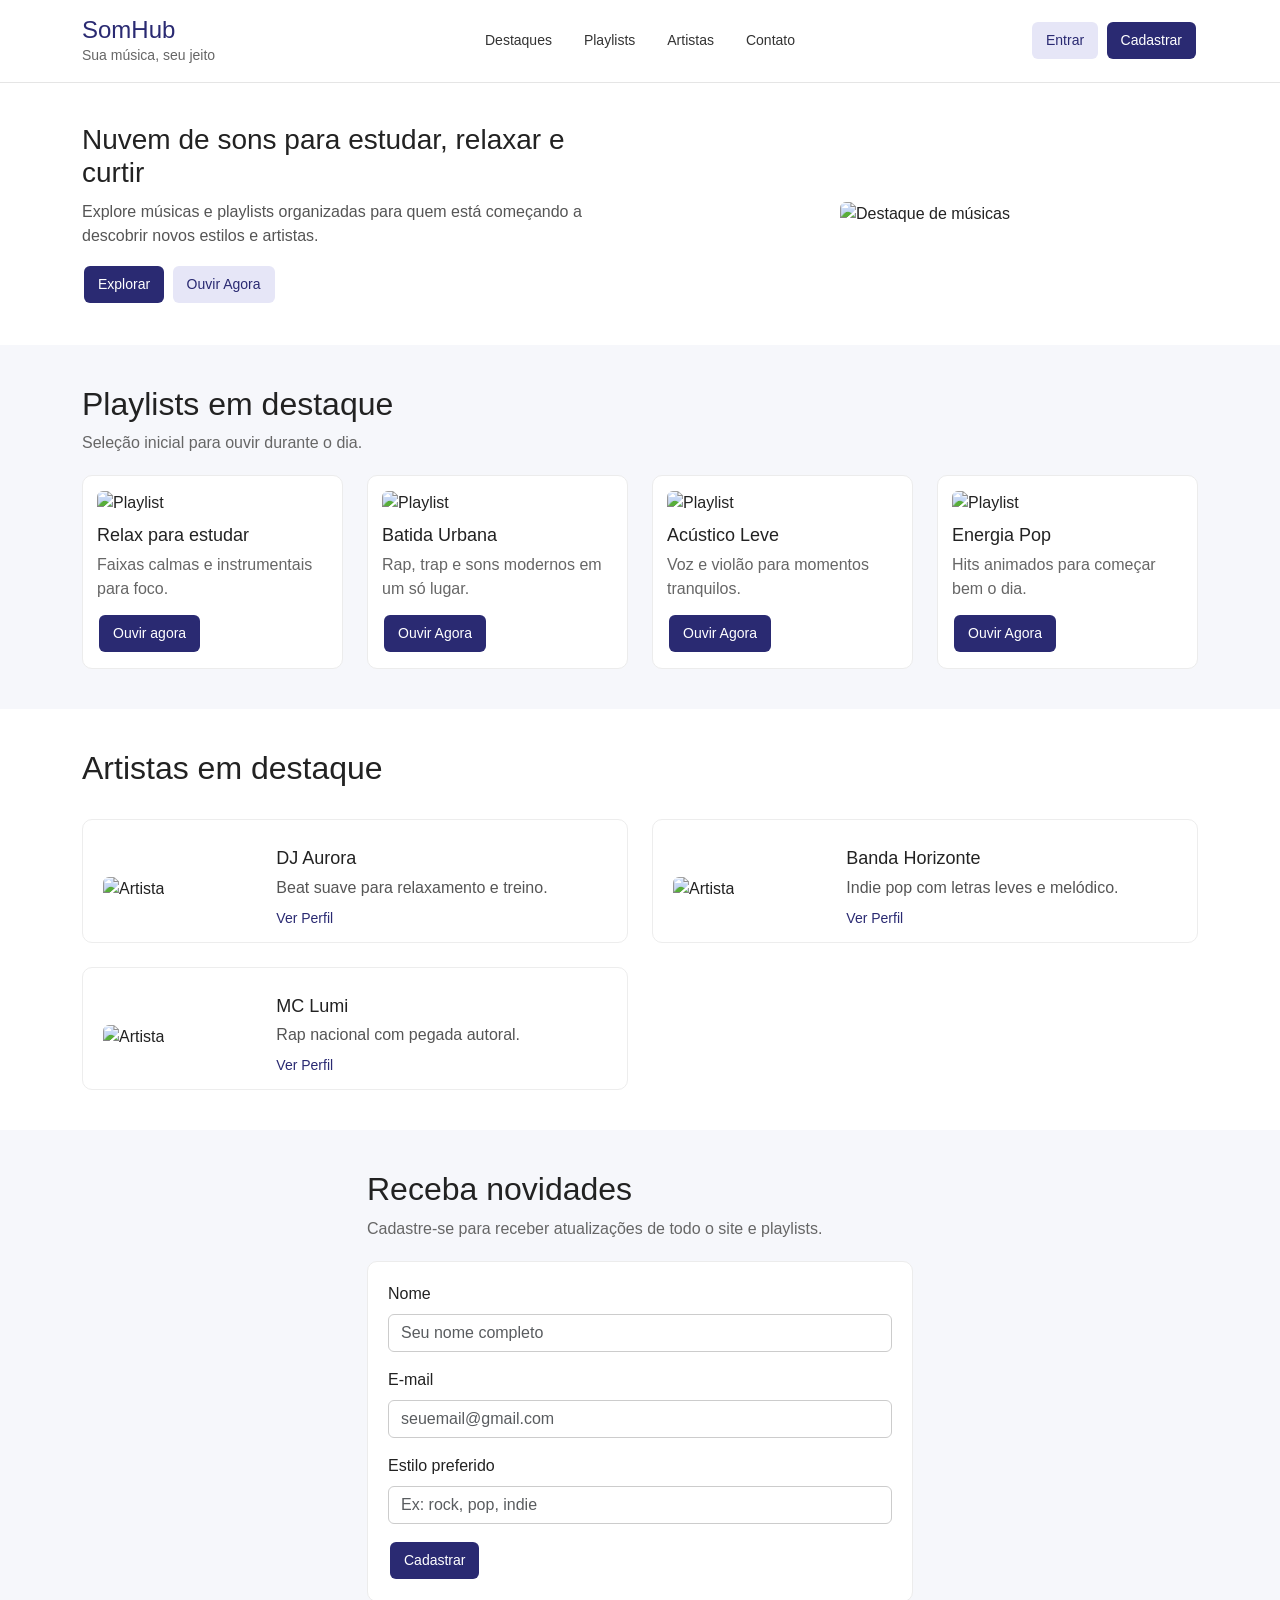
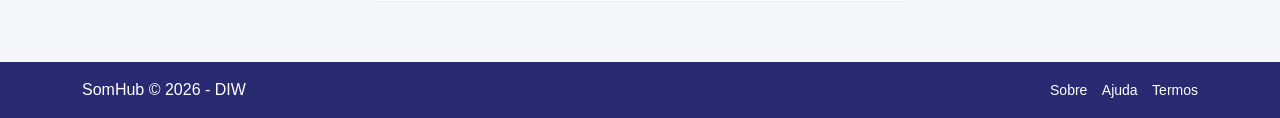
==== commit 834f5c6d: "fix: corrige itens do menu principal no cabeçalho" ====
--- a/public/index.html
+++ b/public/index.html
@@ -17,9 +17,10 @@
                 </div>
                 <nav class="col-12 col-md-6 menu-principal">
                     <ul class="nav justify-content-center">
-                        <li class="nav-item"><a class="nav-link" href="index.html">Início</a></li>
-                        <li class="nav-item"><a class="nav-link" href="login.html">Login</a></li>
-                        <li class="nav-item"><a class="nav-link" href="cadastro.html">Cadastro</a></li>
+                        <li class="nav-item"><a class="nav-link" href="#destaques">Destaques</a></li>
+                        <li class="nav-item"><a class="nav-link" href="#playlists">Playlists</a></li>
+                        <li class="nav-item"><a class="nav-link" href="#artistas">Artistas</a></li>
+                        <li class="nav-item"><a class="nav-link" href="#contato">Contato</a></li>
                     </ul>
                 </nav>
                 <div class="col-12 col-md-3 text-center text-md-end">
